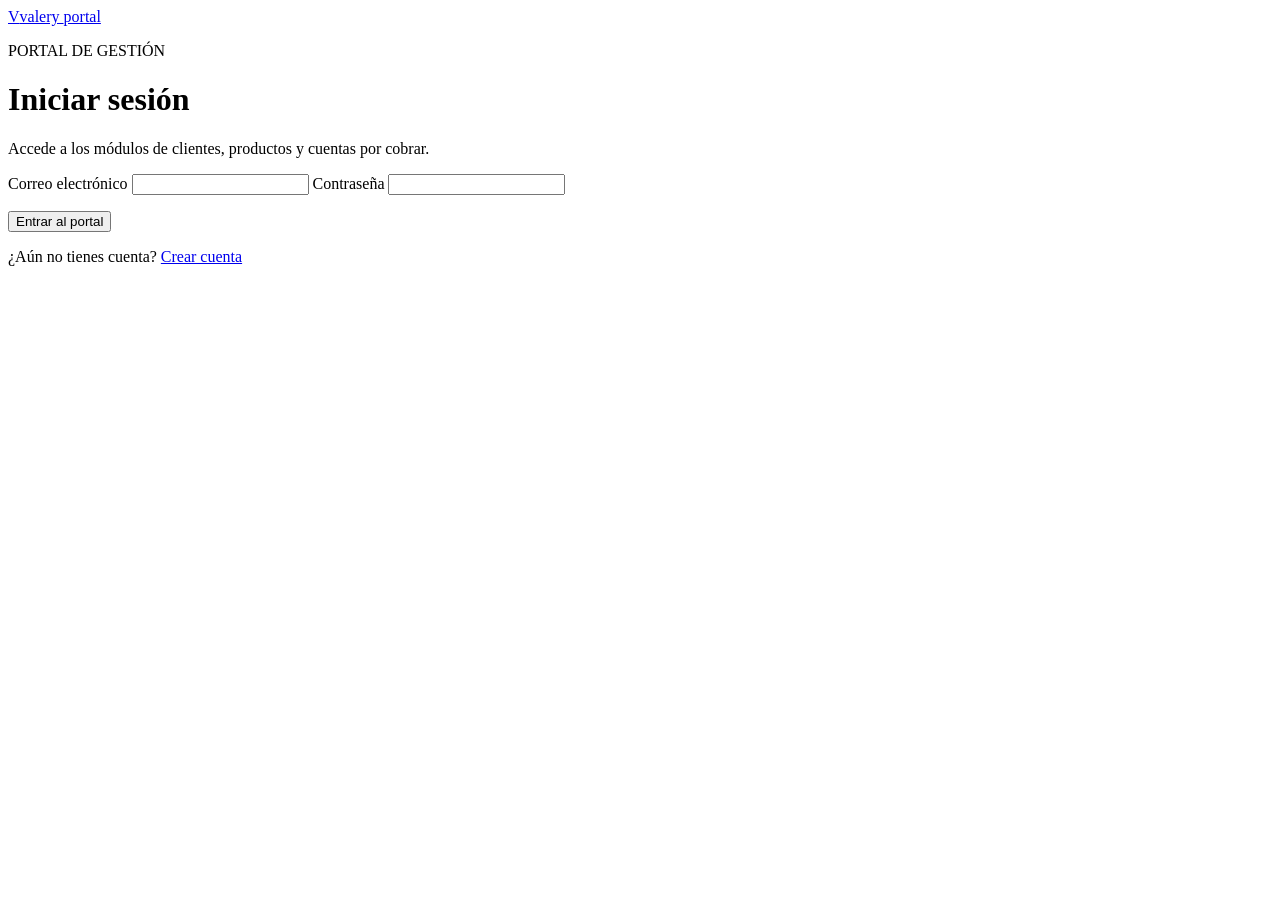
==== login.html @ 3b0a1c03 "Completar la entrega academica de Valery en espanol" ====
<!doctype html>
<html lang="es">
  <head>
    <meta charset="UTF-8">
    <meta name="viewport" content="width=device-width, initial-scale=1">
    <meta name="theme-color" content="#17243b">
    <meta name="description" content="Inicio de sesión del portal Valery.">
    <title>Iniciar sesión | Valery</title>
    <link rel="preconnect" href="https://fonts.googleapis.com">
    <link rel="preconnect" href="https://fonts.gstatic.com" crossorigin>
    <link href="https://fonts.googleapis.com/css2?family=DM+Sans:wght@400;500;600;700;800&display=swap" rel="stylesheet">
    <link rel="stylesheet" href="./styles.css">
    <script src="./auth.js" defer></script>
  </head>
  <body class="auth-page">
    <main class="auth-card">
      <a class="brand auth-brand" href="./login.html"><span class="brand-mark">V</span><span>valery <span class="brand-light">portal</span></span></a>
      <p class="eyebrow">PORTAL DE GESTIÓN</p>
      <h1>Iniciar sesión</h1>
      <p class="subtitle">Accede a los módulos de clientes, productos y cuentas por cobrar.</p>
      <form class="auth-form" data-auth-form="login" novalidate>
        <label class="form-field">Correo electrónico
          <input name="correo" type="email" autocomplete="email" maxlength="190" required>
        </label>
        <label class="form-field">Contraseña
          <input name="contrasena" type="password" autocomplete="current-password" minlength="8" required>
        </label>
        <p class="auth-message" role="alert" aria-live="polite"></p>
        <button class="button button-primary" type="submit">Entrar al portal</button>
      </form>
      <p class="auth-switch">¿Aún no tienes cuenta? <a href="./registro.html">Crear cuenta</a></p>
    </main>
  </body>
</html>
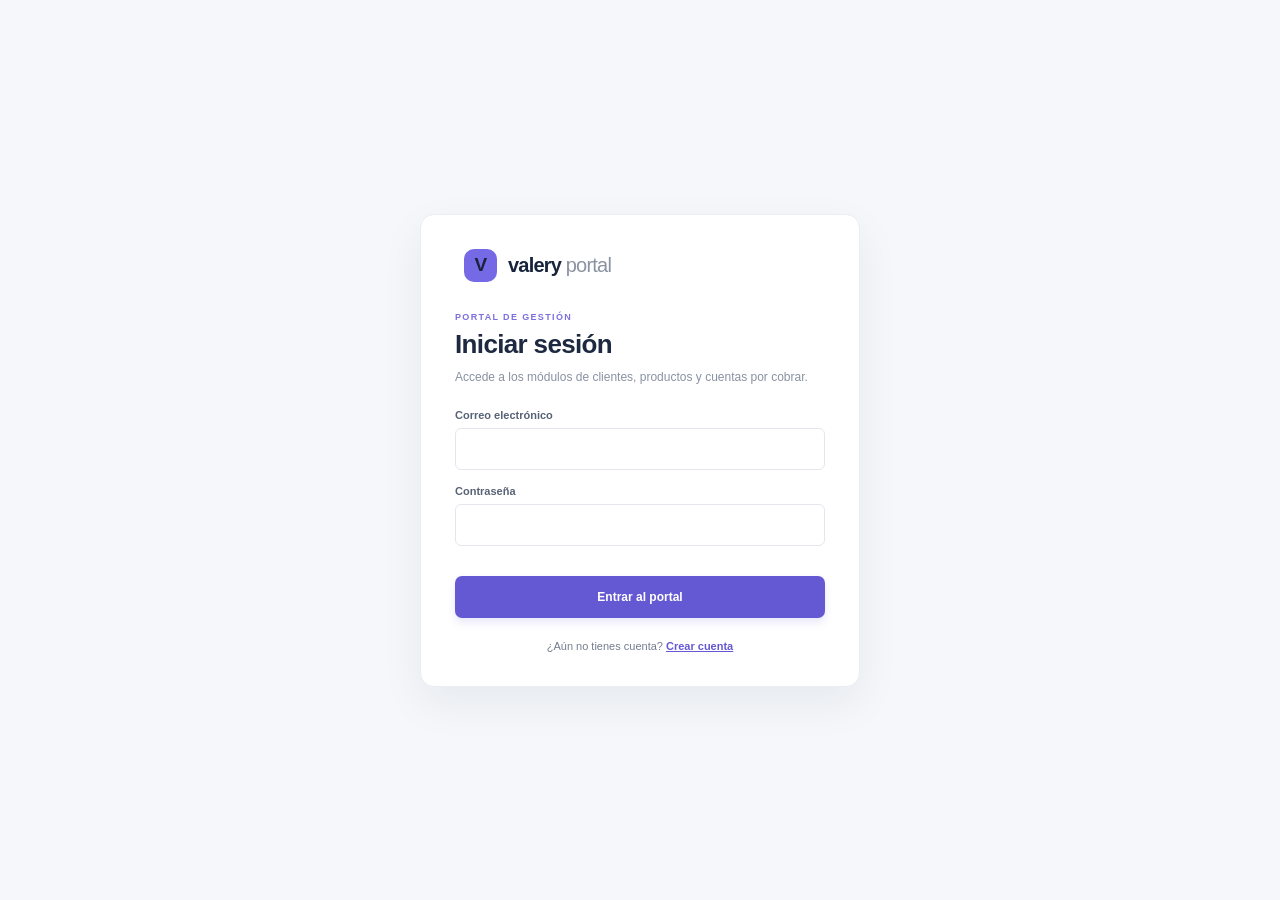
==== commit 2ce41cb7: "Preparar Valery para la entrega academica Conservar el portal Valery y adaptar su estructura para XA" ====
--- a/login.html
+++ b/login.html
@@ -6,9 +6,6 @@
     <meta name="theme-color" content="#17243b">
     <meta name="description" content="Inicio de sesión del portal Valery.">
     <title>Iniciar sesión | Valery</title>
-    <link rel="preconnect" href="https://fonts.googleapis.com">
-    <link rel="preconnect" href="https://fonts.gstatic.com" crossorigin>
-    <link href="https://fonts.googleapis.com/css2?family=DM+Sans:wght@400;500;600;700;800&display=swap" rel="stylesheet">
     <link rel="stylesheet" href="./styles.css">
     <script src="./auth.js" defer></script>
   </head>
--- a/styles.css
+++ b/styles.css
@@ -0,0 +1,266 @@
+:root {
+  font-family: "DM Sans", "Segoe UI", Arial, sans-serif;
+  color: #20283a;
+  background: #f5f7fa;
+  font-synthesis: none;
+  text-rendering: optimizeLegibility;
+  -webkit-font-smoothing: antialiased;
+  --navy: #17243b;
+  --muted: #8992a1;
+  --line: #edf0f4;
+  --purple: #6558d3;
+}
+
+* { box-sizing: border-box; }
+body { min-width: 360px; min-height: 100vh; margin: 0; }
+button, input, select, textarea { font: inherit; }
+button { cursor: pointer; }
+button:disabled { cursor: not-allowed; opacity: .6; }
+.app-shell { min-height: 100vh; }
+.sidebar { position: fixed; inset: 0 auto 0 0; z-index: 2; display: flex; width: 238px; flex-direction: column; padding: 28px 17px 21px; color: #fff; background: var(--navy); }
+.brand { display: flex; align-items: center; gap: 11px; padding: 0 9px; color: #fff; font-size: 20px; font-weight: 800; letter-spacing: -.8px; text-decoration: none; }
+.brand-mark { display: grid; width: 33px; height: 33px; place-items: center; border-radius: 10px; background: #7569e5; font-size: 19px; }
+.brand-light { color: #a8b2c3; font-weight: 500; }
+.sidebar-label { margin: 56px 10px 12px; color: #8d9ab0; font-size: 10px; font-weight: 700; letter-spacing: 1.5px; }
+.main-nav { display: flex; flex-direction: column; gap: 4px; }
+.nav-link { display: flex; width: 100%; align-items: center; gap: 13px; padding: 12px 13px; border: 0; border-radius: 8px; color: #c0cad9; background: transparent; font-size: 12px; text-align: left; }
+.nav-link.active { color: #fff; background: #293750; box-shadow: inset 3px 0 #8b80f1; }
+.nav-link:hover:not(.active) { color: #fff; background: #22314a; }
+.nav-icon { width: 18px; color: #aaa2ff; font-size: 17px; text-align: center; }
+.sidebar-note { display: flex; align-items: center; gap: 10px; margin-top: auto; padding: 13px 9px; border: 1px solid #344159; border-radius: 9px; }
+.online-dot { width: 8px; height: 8px; border-radius: 50%; background: #51c69b; box-shadow: 0 0 0 4px #27465a; }
+.sidebar-note strong, .sidebar-note small { display: block; }
+.sidebar-note strong { font-size: 11px; }
+.sidebar-note small { margin-top: 4px; color: #98a5b7; font-size: 10px; }
+.sidebar-footer { padding: 17px 9px 0; color: #8794a9; font-size: 10px; line-height: 1.7; }
+.main-content { max-width: 1600px; min-height: 100vh; margin-left: 238px; padding: 0 38px 50px; }
+.topbar { display: flex; height: 69px; align-items: center; justify-content: space-between; border-bottom: 1px solid #e9edf2; }
+.topbar-start { display: flex; align-items: center; gap: 12px; }
+.menu-toggle { display: none; width: 34px; height: 34px; border: 1px solid #e5e8ee; border-radius: 7px; color: var(--navy); background: #fff; font-size: 17px; }
+.breadcrumb { color: #8c95a5; font-size: 12px; }
+.breadcrumb span { padding: 0 9px; color: #c5cad3; }
+.breadcrumb strong { color: #333d50; font-weight: 600; }
+.account-chip { display: flex; align-items: center; gap: 9px; color: #586174; font-size: 11px; }
+.avatar { display: grid; width: 30px; height: 30px; place-items: center; border-radius: 50%; color: #5145bb; background: #e9e7ff; font-size: 10px; font-weight: 700; }
+.page-heading { display: flex; align-items: center; justify-content: space-between; gap: 16px; margin: 31px 0 23px; }
+.eyebrow { margin: 0 0 7px; color: #7b70dd; font-size: 9px; font-weight: 700; letter-spacing: 1.35px; }
+h1, h2, p { margin-top: 0; }
+h1 { margin-bottom: 6px; color: #1d2940; font-size: 26px; font-weight: 800; letter-spacing: -.65px; }
+.subtitle { margin-bottom: 0; color: #8992a1; font-size: 11px; }
+.button { display: inline-flex; min-height: 38px; align-items: center; justify-content: center; gap: 8px; padding: 0 14px; border: 0; border-radius: 7px; font-size: 10px; font-weight: 600; transition: background .15s ease; }
+.button-primary { color: #fff; background: var(--purple); box-shadow: 0 4px 9px #6558d328; }
+.button-primary:hover:not(:disabled) { background: #5145bd; }
+.button-secondary { border: 1px solid #e0e4eb; color: #5b6475; background: #fff; }
+.metrics { display: grid; grid-template-columns: repeat(4, minmax(0, 1fr)); gap: 13px; margin-bottom: 18px; }
+.compact-metrics { grid-template-columns: repeat(3, minmax(0, 1fr)); }
+.metric-card { min-width: 0; padding: 15px 16px 13px; border: 1px solid #ebeff3; border-radius: 10px; background: #fff; box-shadow: 0 2px 6px #25365205; }
+.metric-top { display: flex; align-items: center; justify-content: space-between; gap: 6px; color: #737d8f; font-size: 10px; }
+.metric-icon { display: grid; width: 27px; height: 27px; flex: 0 0 27px; place-items: center; border-radius: 8px; font-size: 12px; font-weight: 700; }
+.metric-icon.purple { color: #695bd7; background: #f0eeff; }
+.metric-icon.green { color: #2da981; background: #e8f8f1; }
+.metric-icon.amber { color: #d99b39; background: #fff5e5; }
+.metric-icon.blue { color: #4389d3; background: #eaf4ff; }
+.metric-icon.red { color: #cb6253; background: #fff0ed; }
+.metric-card > strong { display: block; margin: 12px 0 4px; color: #202a3e; font-size: 21px; font-weight: 800; letter-spacing: -.4px; }
+.metric-card > strong.metric-balance { font-size: clamp(14px, 1.4vw, 19px); }
+.metric-card > small { color: #9aa2af; font-size: 9px; }
+.table-card { overflow: hidden; margin-bottom: 18px; border: 1px solid #eaedf2; border-radius: 10px; background: #fff; box-shadow: 0 2px 8px #25365207; }
+.table-heading { display: flex; align-items: center; justify-content: space-between; padding: 18px 19px 15px; }
+.table-heading h2 { margin: 0 0 5px; color: #263148; font-size: 13px; font-weight: 700; }
+.table-heading p { margin: 0; color: #929baa; font-size: 9px; }
+.record-count { padding: 5px 8px; border-radius: 5px; color: #786cdb; background: #f3f1ff; font-size: 9px; font-weight: 600; white-space: nowrap; }
+.filters { display: flex; gap: 9px; padding: 0 19px 14px; }
+.filter-select { display: flex; align-items: center; gap: 8px; color: #778194; font-size: 9px; white-space: nowrap; }
+.filter-select select { min-height: 34px; padding: 0 24px 0 9px; border: 1px solid #e6e9ef; border-radius: 6px; color: #596376; background: #fff; font: inherit; }
+.search-box { display: flex; width: min(430px, 100%); height: 34px; align-items: center; gap: 8px; padding: 0 10px; border: 1px solid #e8ebf0; border-radius: 6px; color: #a6aebb; }
+.search-box > span { font-size: 19px; }
+.search-box input { width: 100%; border: 0; outline: 0; color: #343e52; background: transparent; font-size: 10px; }
+.search-box input::placeholder { color: #a7aebb; }
+.search-box button { padding: 0; border: 0; color: #7e8797; background: transparent; font-size: 17px; }
+.table-wrap { overflow-x: auto; }
+table { width: 100%; border-collapse: collapse; text-align: left; white-space: nowrap; }
+thead { background: #fafbfc; }
+th { height: 35px; padding: 0 11px; color: #929baa; font-size: 8px; font-weight: 700; letter-spacing: .55px; }
+th:first-child, td:first-child { padding-left: 19px; }
+th:last-child, td:last-child { padding-right: 17px; }
+td { height: 59px; padding: 8px 11px; border-top: 1px solid #f0f2f5; color: #596376; font-size: 9px; }
+.client-cell { display: flex; align-items: center; gap: 9px; }
+.client-avatar { display: grid; width: 31px; height: 31px; flex: 0 0 31px; place-items: center; border-radius: 9px; color: #6558d3; background: #f0eeff; font-size: 9px; font-weight: 700; }
+.client-cell strong, .client-cell small, .invoice-customer strong, .invoice-customer small { display: block; }
+.client-cell strong, .invoice-customer strong { color: #354055; font-size: 9px; font-weight: 600; }
+.client-cell small, .invoice-customer small { max-width: 190px; overflow: hidden; margin-top: 4px; color: #9ba3b0; font-size: 8px; text-overflow: ellipsis; }
+.rif-cell { color: #515b6d; font-weight: 500; }
+.money-cell { color: #424d60; font-variant-numeric: tabular-nums; font-weight: 600; }
+.row-actions { display: flex; justify-content: flex-end; gap: 4px; }
+.icon-button { display: grid; width: 27px; height: 27px; place-items: center; border: 1px solid transparent; border-radius: 6px; color: #758095; background: transparent; font-size: 13px; }
+.icon-button:hover { border-color: #eceafc; color: #6558d3; background: #f8f7ff; }
+.icon-button.danger:hover { border-color: #fae4df; color: #ca6957; background: #fff6f4; }
+.loading-state, .empty-state { display: flex; min-height: 155px; align-items: center; justify-content: center; gap: 9px; color: #8992a2; font-size: 10px; }
+.spinner { width: 17px; height: 17px; border: 2px solid #e6e3ff; border-top-color: #6558d3; border-radius: 50%; animation: spin .75s linear infinite; }
+@keyframes spin { to { transform: rotate(360deg); } }
+.empty-state { flex-direction: column; gap: 5px; }
+.empty-state > span { color: #aaa3ed; font-size: 23px; }
+.empty-state strong { color: #536075; font-size: 11px; }
+.empty-state small { color: #98a1af; font-size: 9px; }
+.pagination { display: flex; min-height: 55px; align-items: center; justify-content: space-between; gap: 12px; padding: 9px 18px; border-top: 1px solid #f0f2f5; color: #8e97a6; font-size: 9px; }
+.pagination-controls { display: flex; align-items: center; gap: 8px; }
+.pagination .button { min-height: 29px; padding: 0 10px; font-size: 9px; }
+.page-indicator { min-width: 40px; color: #566174; text-align: center; }
+.alert { display: flex; align-items: center; gap: 10px; margin: -7px 0 16px; padding: 11px 12px; border: 1px solid #f5d5cf; border-radius: 7px; color: #a64e3f; background: #fff6f4; font-size: 10px; }
+.alert-symbol { display: grid; width: 17px; height: 17px; flex: 0 0 17px; place-items: center; border-radius: 50%; color: #fff; background: #d47765; font-size: 10px; font-weight: 700; }
+.alert-close { margin-left: auto; border: 0; color: #a64e3f; background: transparent; font-size: 9px; font-weight: 700; white-space: nowrap; }
+.price-layout { display: grid; grid-template-columns: minmax(0, 1.65fr) minmax(185px, .75fr); gap: 14px; margin-bottom: 16px; }
+.price-form { display: grid; grid-template-columns: 1fr 1fr; gap: 14px; padding: 0 19px 19px; }
+.form-field { display: flex; min-width: 0; flex-direction: column; gap: 6px; color: #586276; font-size: 9px; font-weight: 600; }
+.form-field input, .form-field select, .form-field textarea { width: 100%; min-height: 35px; padding: 8px 9px; border: 1px solid #e3e7ed; border-radius: 6px; outline: 0; color: #354055; background: #fff; font-size: 10px; font-weight: 400; }
+.form-field textarea { resize: vertical; }
+.form-field input:focus, .form-field select:focus, .form-field textarea:focus { border-color: #938bea; box-shadow: 0 0 0 3px #7569e51a; }
+.form-field [aria-invalid="true"] { border-color: #d47765; }
+.price-form > .form-field:first-child, .price-help, .price-form > button { grid-column: 1 / -1; }
+.price-form > button { justify-self: start; }
+.price-help { padding: 10px; border-radius: 6px; color: #6e6a9f; background: #f6f5ff; font-size: 9px; line-height: 1.5; }
+.product-count-card { align-self: start; }
+.product-count-card > strong { margin-top: 19px; font-size: 27px; }
+.product-name { color: #374257; font-weight: 600; }
+.days-filter { display: flex; align-items: center; gap: 7px; color: #778194; font-size: 9px; white-space: nowrap; }
+.days-filter select { min-height: 33px; padding: 0 22px 0 8px; border: 1px solid #e6e9ef; border-radius: 6px; color: #596376; background: #fff; font: inherit; }
+.alert-panel { overflow: hidden; margin-bottom: 16px; border: 1px solid #f0e6d1; border-radius: 10px; background: #fff; }
+.alert-panel-title { display: flex; align-items: center; gap: 10px; padding: 14px 17px; border-bottom: 1px solid #f2eee5; }
+.alert-panel-title > div { display: flex; flex: 1; flex-direction: column; gap: 4px; }
+.alert-panel-title strong { color: #374257; font-size: 10px; }
+.alert-panel-title small { color: #929baa; font-size: 8px; }
+.invoice-alert { display: grid; grid-template-columns: 10px minmax(140px, 1fr) minmax(90px, auto) minmax(130px, auto); align-items: center; gap: 10px; padding: 11px 18px; border-bottom: 1px solid #f0f2f5; }
+.invoice-alert:last-child { border-bottom: 0; }
+.invoice-alert.vencido { background: #fff9f8; }
+.invoice-alert.por_vencer { background: #fffdf7; }
+.invoice-alert-main strong { color: #384358; font-size: 9px; }
+.invoice-alert-main small { display: block; margin-top: 4px; color: #929baa; font-size: 8px; }
+.invoice-alert-amount { color: #394459; font-size: 9px; font-weight: 700; text-align: right; }
+.invoice-alert-due { color: #858e9e; font-size: 8px; text-align: right; }
+.alert-status-dot { width: 8px; height: 8px; border-radius: 50%; background: #48ae86; }
+.alert-status-dot.vencido { background: #d8695b; box-shadow: 0 0 0 3px #fbe7e4; }
+.alert-status-dot.por_vencer { background: #d69a35; box-shadow: 0 0 0 3px #fff0d0; }
+.alert-status-dot.al_dia { background: #48ae86; box-shadow: 0 0 0 3px #e2f5ed; }
+.no-alerts { display: flex; min-height: 135px; align-items: center; justify-content: center; flex-direction: column; gap: 6px; }
+.no-alerts > span { display: grid; width: 28px; height: 28px; place-items: center; border-radius: 50%; color: #26936d; background: #e8f7f1; font-weight: 700; }
+.no-alerts strong { color: #4e5b70; font-size: 10px; }
+.no-alerts small { color: #98a1af; font-size: 8px; text-align: center; }
+.status-pill { display: inline-flex; min-width: 58px; justify-content: center; padding: 4px 7px; border-radius: 20px; color: #248b68; background: #e8f7f1; font-size: 8px; font-weight: 600; }
+.status-pill.vencido { color: #bf5a4d; background: #fff0ed; }
+.status-pill.por_vencer { color: #ad791f; background: #fff5df; }
+.status-pill.al_dia { color: #248b68; background: #e8f7f1; }
+.modal { width: min(590px, calc(100% - 30px)); max-height: min(90vh, 740px); padding: 0; border: 0; border-radius: 12px; background: #fff; box-shadow: 0 20px 65px #111d3240; }
+.modal::backdrop { background: #131e32a8; }
+.modal form { padding: 21px 23px 19px; }
+.confirm-dialog { width: min(440px, calc(100% - 30px)); }
+.confirm-dialog form > p { color: #697386; font-size: 12px; line-height: 1.6; }
+.modal-heading { display: flex; align-items: flex-start; justify-content: space-between; margin-bottom: 18px; }
+.modal-heading h2 { margin: 0; color: #202a3e; font-size: 18px; font-weight: 800; }
+.modal-close { width: 29px; height: 29px; border: 0; border-radius: 6px; color: #788294; background: #f4f5f8; font-size: 19px; }
+.form-grid { display: grid; grid-template-columns: 1fr 1fr; gap: 12px 13px; }
+.form-field.full-width { grid-column: 1 / -1; }
+.required-mark { color: #d47765; }
+.field-error { min-height: 0; color: #bd5d4d; font-size: 8px; font-weight: 400; }
+.form-error { margin: 0; color: #b55244; font-size: 9px; }
+.modal-actions { display: flex; justify-content: flex-end; gap: 8px; margin-top: 18px; padding-top: 14px; border-top: 1px solid #eff1f4; }
+.toast { position: fixed; right: 24px; bottom: 23px; z-index: 8; max-width: min(420px, calc(100vw - 35px)); padding: 13px 17px; border-radius: 8px; color: #fff; background: #24344c; box-shadow: 0 9px 25px #17243b30; font-size: 10px; }
+.toast[hidden] { display: none; }
+.sr-only { position: absolute; width: 1px; height: 1px; overflow: hidden; clip: rect(0, 0, 0, 0); white-space: nowrap; clip-path: inset(50%); }
+
+@media (max-width: 1050px) {
+  .main-content { padding-right: 22px; padding-left: 22px; }
+  .metrics { grid-template-columns: repeat(2, minmax(0, 1fr)); }
+  .compact-metrics { grid-template-columns: repeat(3, minmax(0, 1fr)); }
+  .price-layout { grid-template-columns: 1fr; }
+}
+
+@media (max-width: 700px) {
+  .sidebar { width: 238px; align-items: stretch; padding: 18px 17px; transform: translateX(-105%); transition: transform .2s ease; box-shadow: 8px 0 28px #17243b20; }
+  .sidebar.is-open { transform: translateX(0); }
+  .brand { padding: 0 9px; }
+  .brand > span:last-child, .sidebar-label, .sidebar-note > span:last-child, .sidebar-footer { display: initial; }
+  .sidebar-label { margin: 32px 10px 12px; }
+  .main-nav { width: 100%; align-items: stretch; margin-top: 0; }
+  .main-nav .nav-link { width: 100%; height: auto; justify-content: flex-start; gap: 13px; padding: 12px 13px; overflow: visible; font-size: 12px; }
+  .main-nav .nav-link .nav-icon { flex: 0 0 18px; font-size: 17px; }
+  .sidebar-note { width: auto; justify-content: flex-start; padding: 13px 9px; }
+  .main-content { margin-left: 0; padding: 0 13px 32px; }
+  .menu-toggle { display: inline-grid; place-items: center; }
+  .topbar { height: 58px; }
+  .account-chip { font-size: 10px; }
+  .account-chip .avatar { font-size: 10px; }
+  .account-chip [data-logout] { min-height: 31px; padding: 0 8px; font-size: 8px; }
+  .page-heading { align-items: flex-start; margin-top: 24px; }
+  .page-heading .button { flex: 0 0 auto; padding: 0 9px; font-size: 9px; }
+  h1 { font-size: 21px; }
+  .subtitle { max-width: 270px; font-size: 10px; line-height: 1.5; }
+  .metrics { gap: 8px; }
+  .compact-metrics { grid-template-columns: 1fr 1fr; }
+  .compact-metrics .metric-card:last-child { grid-column: 1 / -1; }
+  .metric-card { padding: 11px; }
+  .metric-top { font-size: 8px; }
+  .metric-card > strong { font-size: 18px; }
+  .metric-card > small { font-size: 8px; }
+  .table-heading { padding-right: 12px; padding-left: 12px; }
+  .filters { padding-right: 12px; padding-left: 12px; }
+  .filters { align-items: stretch; flex-direction: column; }
+  .filter-select { justify-content: space-between; }
+  .pagination { align-items: flex-start; flex-direction: column; padding-right: 12px; padding-left: 12px; }
+  .pagination-controls { align-self: flex-end; }
+  .price-form { grid-template-columns: 1fr; padding-right: 13px; padding-left: 13px; }
+  .price-form > .form-field:first-child, .price-help, .price-form > button { grid-column: auto; }
+  .price-form > button { justify-self: stretch; }
+  .days-filter { align-items: flex-end; flex-direction: column; gap: 4px; white-space: normal; text-align: right; }
+  .invoice-alert { grid-template-columns: 9px minmax(100px, 1fr) auto; gap: 8px; padding: 10px; }
+  .invoice-alert-due { grid-column: 2 / -1; text-align: left; }
+  .alert-panel-title { padding: 11px; }
+  .alert-panel-title small { max-width: 170px; line-height: 1.4; }
+  .form-grid { grid-template-columns: 1fr; }
+  .form-field.full-width { grid-column: auto; }
+  .modal form { padding: 18px; }
+}
+
+.auth-page { display: grid; min-height: 100vh; place-items: center; padding: 22px; background: #f5f7fa; }
+.auth-card { width: min(440px, 100%); padding: 34px; border: 1px solid #eaedf2; border-radius: 14px; background: #fff; box-shadow: 0 16px 44px #17243b10; }
+.auth-brand { margin-bottom: 30px; color: var(--navy); }
+.auth-brand .brand-light { color: #8992a1; }
+.auth-card h1 { margin: 0 0 8px; }
+.auth-card .subtitle { margin-bottom: 23px; font-size: 12px; line-height: 1.5; }
+.auth-form { display: grid; gap: 15px; }
+.auth-form .form-field { gap: 7px; font-size: 11px; }
+.auth-form .form-field input { min-height: 42px; font-size: 12px; }
+.auth-form .form-field small { color: #8992a1; font-size: 10px; font-weight: 400; }
+.auth-form > .button { min-height: 42px; font-size: 12px; }
+.auth-message { min-height: 0; margin: 0; color: #b55244; font-size: 11px; }
+.auth-message:not(:empty) { padding: 10px; border-radius: 6px; background: #fff6f4; }
+.auth-switch { margin: 22px 0 0; color: #737d8f; font-size: 11px; text-align: center; }
+.auth-switch a { color: var(--purple); font-weight: 700; }
+
+@media (max-width: 480px) {
+  .auth-card { padding: 25px 20px; }
+  .topbar-start { gap: 7px; }
+  .account-chip { gap: 5px; }
+  .account-chip .avatar { display: none; }
+}
+
+.design-page { max-width: 1120px; margin: 0 auto; padding: 32px 24px 64px; }
+.design-header { display: flex; align-items: center; justify-content: space-between; gap: 20px; margin-bottom: 32px; }
+.design-header a { color: var(--purple); font-size: 13px; }
+.design-section { margin: 18px 0; padding: 24px; border: 1px solid #eaedf2; border-radius: 12px; background: #fff; }
+.design-section h2 { margin-bottom: 8px; color: var(--navy); font-size: 18px; }
+.design-section > p { color: #737d8f; font-size: 13px; }
+.swatches, .component-row { display: flex; flex-wrap: wrap; gap: 12px; }
+.swatch { min-width: 145px; padding: 16px; border-radius: 8px; color: #fff; font-size: 12px; }
+.swatch.navy { background: #17243b; }
+.swatch.purple { background: #6558d3; }
+.swatch.green { color: #1f5949; background: #e8f8f1; }
+.swatch.gray { color: #394254; background: #f5f7fa; border: 1px solid #edf0f4; }
+.design-form { display: grid; max-width: 520px; gap: 12px; }
+.design-form input { min-height: 40px; padding: 0 12px; border: 1px solid #e0e4eb; border-radius: 7px; }
+.design-note { padding: 12px; border-radius: 7px; color: #2d735e; background: #e8f8f1; }
+
+@media (max-width: 600px) {
+  .design-page { padding: 22px 14px 42px; }
+  .design-section { padding: 18px; }
+  .design-header { align-items: flex-start; }
+}
